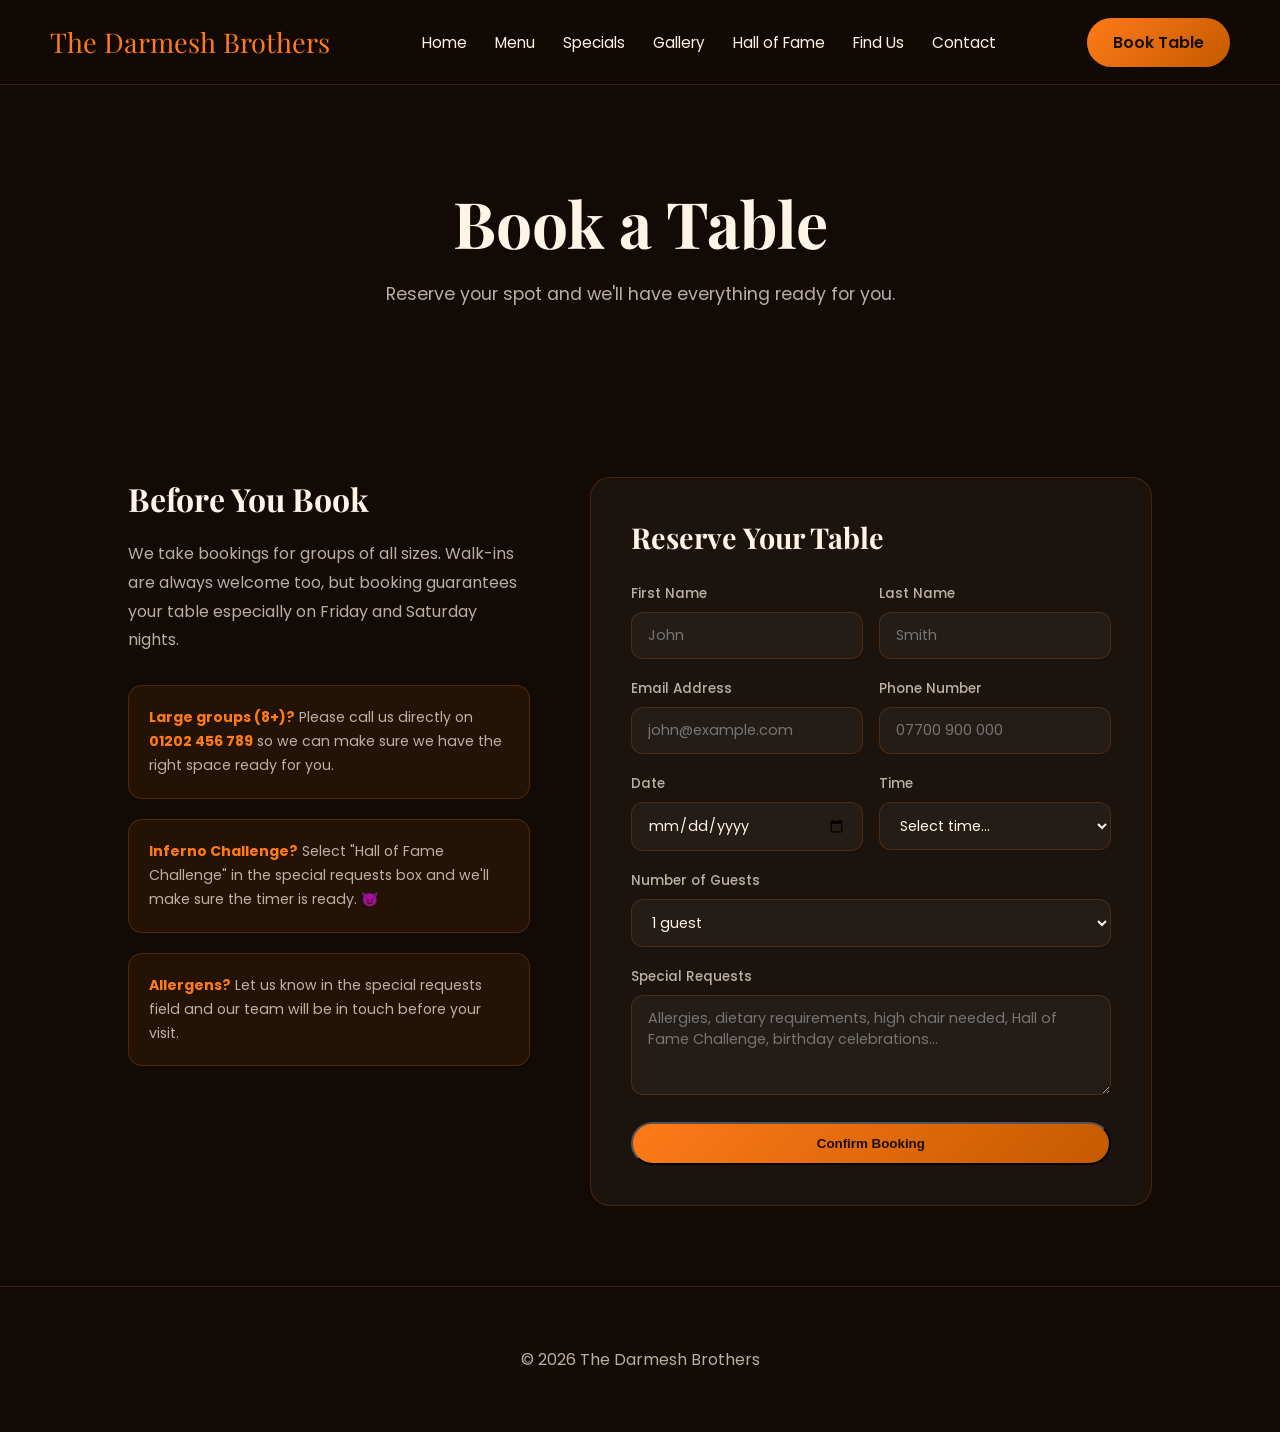
==== booking.html @ 3fb7d952 "Add files via upload" ====
<!DOCTYPE html>
<html lang="en">
<head>
    <link rel="icon" type="image/png" href="/darmesh.png">
  <meta charset="UTF-8">
  <meta name="viewport" content="width=device-width, initial-scale=1.0">
  <title>Book a Table | The Darmesh Brothers</title>
  <link rel="stylesheet" href="style.css">
  <link href="https://fonts.googleapis.com/css2?family=Playfair+Display:wght@700&family=Poppins:wght@300;400;500;600;700&display=swap" rel="stylesheet">
  <style>
    .booking-section {
      padding: 80px 10%;
      background: var(--bg);
      display: grid;
      grid-template-columns: 1fr 1.4fr;
      gap: 60px;
      align-items: start;
    }
    .booking-info h2 {
      font-family: var(--font-heading);
      font-size: 2rem;
      margin-bottom: 20px;
    }
    .booking-info p {
      color: var(--muted);
      line-height: 1.8;
      margin-bottom: 30px;
    }
    .booking-note {
      background: rgba(255,122,24,0.08);
      border: 1px solid rgba(255,122,24,0.2);
      border-radius: 14px;
      padding: 20px;
      font-size: 0.88rem;
      color: var(--muted);
      line-height: 1.7;
      margin-bottom: 20px;
    }
    .booking-note strong {
      color: var(--primary);
    }
    .booking-form {
      background: var(--card);
      border: 1px solid var(--border);
      border-radius: var(--radius);
      padding: 40px;
    }
    .booking-form h2 {
      font-family: var(--font-heading);
      font-size: 1.8rem;
      margin-bottom: 28px;
    }
    .form-group {
      margin-bottom: 20px;
    }
    .form-group label {
      display: block;
      font-size: 0.85rem;
      color: var(--muted);
      margin-bottom: 8px;
      font-weight: 500;
    }
    .form-group input,
    .form-group select,
    .form-group textarea {
      width: 100%;
      background: rgba(255,255,255,0.04);
      border: 1px solid var(--border);
      border-radius: 12px;
      padding: 12px 16px;
      color: var(--text);
      font-family: var(--font-body);
      font-size: 0.9rem;
      transition: 0.3s;
      outline: none;
    }
    .form-group input:focus,
    .form-group select:focus,
    .form-group textarea:focus {
      border-color: var(--primary);
    }
    .form-group select option {
      background: #1a0f08;
    }
    .form-group textarea {
      resize: vertical;
      min-height: 100px;
    }
    .form-row {
      display: grid;
      grid-template-columns: 1fr 1fr;
      gap: 16px;
    }
    .confirmation {
      display: none;
      text-align: center;
      padding: 40px 20px;
    }
    .confirmation .tick {
      font-size: 3rem;
      margin-bottom: 16px;
    }
    .confirmation h3 {
      font-family: var(--font-heading);
      font-size: 1.6rem;
      margin-bottom: 12px;
    }
    .confirmation p {
      color: var(--muted);
      line-height: 1.7;
    }
    @media (max-width: 768px) {
      .booking-section {
        grid-template-columns: 1fr;
      }
      .form-row {
        grid-template-columns: 1fr;
      }
    }
  </style>
</head>
<body>

<header id="navbar">
  <div class="logo">The Darmesh Brothers</div>
  <button class="nav-toggle">☰</button>
  <nav class="nav-menu">
    <ul class="nav-links">
      <li><a href="index.html">Home</a></li>
      <li><a href="menu.html">Menu</a></li>
      <li><a href="specials.html">Specials</a></li>
      <li><a href="gallery.html">Gallery</a></li>
      <li><a href="hall-of-fame.html">Hall of Fame</a></li>
      <li><a href="location.html">Find Us</a></li>
      <li><a href="contact.html">Contact</a></li>
    </ul>
  </nav>
  <a href="booking.html" class="btn btn-primary">Book Table</a>
</header>

<section class="page-header">
  <h1>Book a Table</h1>
  <p>Reserve your spot and we'll have everything ready for you.</p>
</section>

<section class="booking-section">

  <div class="booking-info">
    <h2>Before You Book</h2>
    <p>We take bookings for groups of all sizes. Walk-ins are always welcome too, but booking guarantees your table especially on Friday and Saturday nights.</p>

    <div class="booking-note">
      <strong>Large groups (8+)?</strong> Please call us directly on <strong>01202 456 789</strong> so we can make sure we have the right space ready for you.
    </div>

    <div class="booking-note">
      <strong>Inferno Challenge?</strong> Select "Hall of Fame Challenge" in the special requests box and we'll make sure the timer is ready. 😈
    </div>

    <div class="booking-note">
      <strong>Allergens?</strong> Let us know in the special requests field and our team will be in touch before your visit.
    </div>
  </div>

  <div class="booking-form">
    <div id="form-view">
      <h2>Reserve Your Table</h2>

      <div class="form-row">
        <div class="form-group">
          <label>First Name</label>
          <input type="text" id="fname" placeholder="John">
        </div>
        <div class="form-group">
          <label>Last Name</label>
          <input type="text" placeholder="Smith">
        </div>
      </div>

      <div class="form-row">
        <div class="form-group">
          <label>Email Address</label>
          <input type="email" placeholder="john@example.com">
        </div>
        <div class="form-group">
          <label>Phone Number</label>
          <input type="tel" placeholder="07700 900 000">
        </div>
      </div>

      <div class="form-row">
        <div class="form-group">
          <label>Date</label>
          <input type="date" id="booking-date">
        </div>
        <div class="form-group">
          <label>Time</label>
          <select>
            <option value="">Select time...</option>
            <option>4:00pm</option>
            <option>4:30pm</option>
            <option>5:00pm</option>
            <option>5:30pm</option>
            <option>6:00pm</option>
            <option>6:30pm</option>
            <option>7:00pm</option>
            <option>7:30pm</option>
            <option>8:00pm</option>
            <option>8:30pm</option>
            <option>9:00pm</option>
            <option>9:30pm</option>
          </select>
        </div>
      </div>

      <div class="form-group">
        <label>Number of Guests</label>
        <select>
          <option>1 guest</option>
          <option>2 guests</option>
          <option>3 guests</option>
          <option>4 guests</option>
          <option>5 guests</option>
          <option>6 guests</option>
          <option>7 guests</option>
          <option>8+ guests (we'll call you)</option>
        </select>
      </div>

      <div class="form-group">
        <label>Special Requests</label>
        <textarea placeholder="Allergies, dietary requirements, high chair needed, Hall of Fame Challenge, birthday celebrations..."></textarea>
      </div>

      <button class="btn btn-primary" style="width:100%;" onclick="confirmBooking()">Confirm Booking</button>
    </div>

    <div class="confirmation" id="confirmation-view">
      <div class="tick">🎉</div>
      <h3>You're Booked In!</h3>
      <p>We've received your reservation and you'll get a confirmation email shortly. Get ready for the best curry of your life.</p>
      <a href="menu.html" class="btn btn-outline" style="margin-top:24px;">Browse the Menu</a>
    </div>
  </div>

</section>

<footer>
  <p>© 2026 The Darmesh Brothers</p>
</footer>

<script src="index.js"></script>
<script>
  // Set minimum date to today
  const today = new Date().toISOString().split("T")[0];
  document.getElementById("booking-date").setAttribute("min", today);

  function confirmBooking() {
    document.getElementById("form-view").style.display = "none";
    document.getElementById("confirmation-view").style.display = "block";
  }
</script>
</body>
</html>
---- style.css ----
:root {
   --primary: #ff7a18;
   --primary-hover: #e86100;
 
   --bg: #120a05;
   --surface: #1a0f08;
 
   --text: #fff4e6;
   --muted: rgba(255,244,230,0.7);
 
   --border: rgba(255, 122, 24, 0.18);
 
   --card: rgba(255,255,255,0.04);
 
   --radius: 20px;
 
   --shadow: 0 20px 60px rgba(0,0,0,0.6);
 
   --font-heading: "Playfair Display", serif;
   --font-body: "Poppins", sans-serif;
 }
 
 /* RESET */
 * {
   margin: 0;
   padding: 0;
   box-sizing: border-box;
 }
 
 html {
   scroll-behavior: smooth;
 }
 
 body {
   background: var(--bg);
   color: var(--text);
   font-family: var(--font-body);
   overflow-x: hidden;
 }
 
 /* FIX SCROLL */
 .home-page {
   min-height: 100vh;
 }
 
 /* NAVBAR */
 #navbar {
   position: fixed;
   top: 0;
   width: 100%;
   height: 85px;
   display: flex;
   justify-content: space-between;
   align-items: center;
   padding: 0 50px;
   background: rgba(18,10,5,0.7);
   backdrop-filter: blur(18px);
   border-bottom: 1px solid var(--border);
   z-index: 1000;
 }
 
 .logo {
   font-family: var(--font-heading);
   font-size: 1.7rem;
   color: var(--primary);
 }
 
 .nav-menu {
   display: flex;
   align-items: center;
 }
 
 /* NAV LINK UNDERLINE GROW */
 .nav-links {
   display: flex;
   list-style: none;
   gap: 28px;
 }
 
 .nav-links a {
   position: relative;
   color: var(--text);
   font-size: 0.95rem;
   text-decoration: none;
   padding-bottom: 4px;
   transition: color 0.3s;
 }
 
 .nav-links a::after {
   content: '';
   position: absolute;
   bottom: 0;
   left: 0;
   width: 100%;
   height: 2px;
   background: var(--primary);
   transform: scaleX(0);
   transform-origin: left;
   transition: transform 0.3s ease;
 }
 
 .nav-links a:hover::after,
 .nav-links a.active::after {
   transform: scaleX(1);
 }
 
 .nav-links a:hover,
 .nav-links a.active {
   color: var(--primary);
 }
 
 /* MOBILE TOGGLE */
 .nav-toggle {
   display: none;
   font-size: 22px;
   background: transparent;
   border: 1px solid rgba(255,255,255,0.1);
   color: var(--text);
   padding: 8px 12px;
   border-radius: 10px;
   cursor: pointer;
 }
 
 /* BUTTONS */
 .btn {
   padding: 12px 26px;
   border-radius: 999px;
   font-weight: 600;
   display: inline-flex;
   align-items: center;
   justify-content: center;
   transition: 0.3s;
   text-decoration: none;
 }
 
 .btn-primary {
   background: linear-gradient(135deg, var(--primary), #c45a00);
   color: #1a0f08;
 }
 
 .btn-primary:hover {
   transform: translateY(-2px);
   background: var(--primary-hover);
   color: white;
 }
 
 .btn-secondary {
   background: rgba(255,255,255,0.06);
   color: var(--text);
 }
 
 .btn-secondary:hover {
   background: rgba(255,255,255,0.12);
   transform: translateY(-2px);
 }
 
 .btn-outline {
   border: 1px solid var(--primary);
   color: var(--primary);
   background: transparent;
 }
 
 .btn-outline:hover {
   background: var(--primary);
   color: #1a0f08;
   transform: translateY(-2px);
 }
 
 /* HERO — Rich curry dish close-up */
 .hero {
   min-height: 100vh;
   display: flex;
   align-items: center;
   justify-content: center;
   text-align: center;
   padding: 140px 20px 80px;
   background:
     linear-gradient(
       rgba(18,10,5,0.65),
       rgba(18,10,5,0.95)
     ),
     url("https://images.unsplash.com/photo-1585937421612-70a008356fbe?q=80&w=2070&auto=format&fit=crop")
     center/cover no-repeat;
 }
 
 .hero-content {
   max-width: 900px;
 }
 
 .eyebrow {
   color: var(--primary);
   letter-spacing: 0.3em;
   font-size: 0.8rem;
   margin-bottom: 20px;
   text-transform: uppercase;
 }
 
 .hero h1 {
   font-family: var(--font-heading);
   font-size: clamp(3rem, 7vw, 6rem);
   margin-bottom: 20px;
 }
 
 .hero-text {
   color: var(--muted);
   font-size: 1.1rem;
   margin-bottom: 35px;
 }
 
 .hero-actions {
   display: flex;
   gap: 15px;
   justify-content: center;
   flex-wrap: wrap;
 }
 
 /* CONTENT SECTION */
 .home-scroll-section {
   padding: 120px 10%;
   background: var(--surface);
 }
 
 .section-title {
   font-family: var(--font-heading);
   font-size: 2.5rem;
   text-align: center;
   margin-bottom: 40px;
 }
 
 /* CARDS */
 .grid-container {
   display: grid;
   grid-template-columns: repeat(auto-fit, minmax(260px, 1fr));
   gap: 20px;
 }
 
 .info-box {
   background: var(--card);
   border: 1px solid var(--border);
   padding: 30px;
   border-radius: var(--radius);
   box-shadow: var(--shadow);
   transition: 0.3s;
 }
 
 .info-box:hover {
   transform: translateY(-6px);
   border-color: rgba(255,122,24,0.4);
 }
 
 .accent {
   color: var(--primary);
   font-family: var(--font-heading);
   margin-bottom: 10px;
 }
 
 /* PAGE HEADER — Warm restaurant dining room */
 .page-header {
   padding: 180px 10% 90px;
   text-align: center;
   background:
     linear-gradient(rgba(18,10,5,0.75), rgba(18,10,5,0.95)),
     url("https://images.unsplash.com/photo-1414235077428-338989a2e8c0?q=80&w=2070&auto=format&fit=crop")
     center/cover no-repeat;
 }
 
 .page-header h1 {
   font-family: var(--font-heading);
   font-size: 4rem;
   margin-bottom: 16px;
 }
 
 .page-header p {
   color: var(--muted);
   font-size: 1.1rem;
 }
 
 /* FOOTER */
 footer {
   text-align: center;
   padding: 60px 20px;
   border-top: 1px solid var(--border);
   color: var(--muted);
   background: #120a05;
 }
 
 /* MOBILE */
 @media (max-width: 900px) {
   #navbar {
     padding: 0 20px;
   }
 
   .nav-toggle {
     display: block;
   }
 
   .nav-menu {
     display: none;
     width: 100%;
     position: absolute;
     top: 85px;
     left: 0;
     background: rgba(18,10,5,0.97);
     padding: 20px;
     border-bottom: 1px solid var(--border);
   }
 
   .nav-menu.open {
     display: block;
   }
 
   .nav-links {
     flex-direction: column;
     gap: 18px;
     text-align: center;
   }
 
   .hero h1 {
     font-size: 3rem;
   }
 }
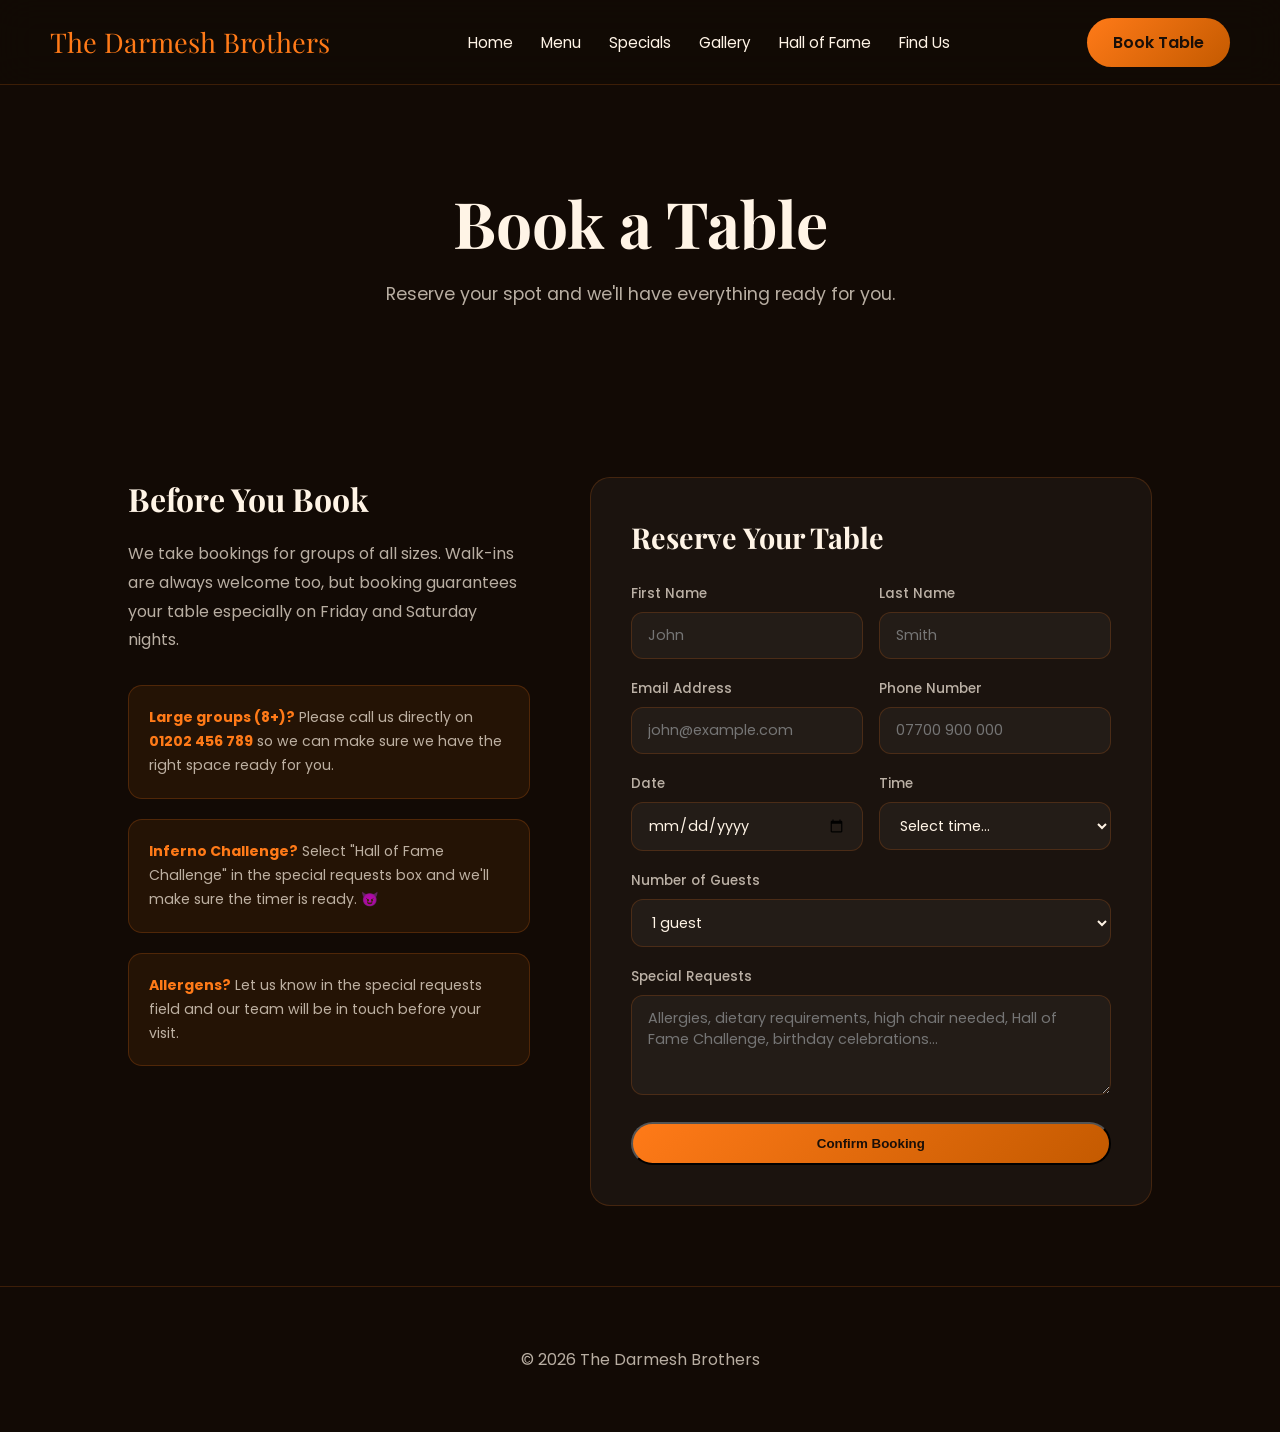
==== commit a91fb736: "Add files via upload" ====
--- a/booking.html
+++ b/booking.html
@@ -132,7 +132,6 @@
       <li><a href="gallery.html">Gallery</a></li>
       <li><a href="hall-of-fame.html">Hall of Fame</a></li>
       <li><a href="location.html">Find Us</a></li>
-      <li><a href="contact.html">Contact</a></li>
     </ul>
   </nav>
   <a href="booking.html" class="btn btn-primary">Book Table</a>
